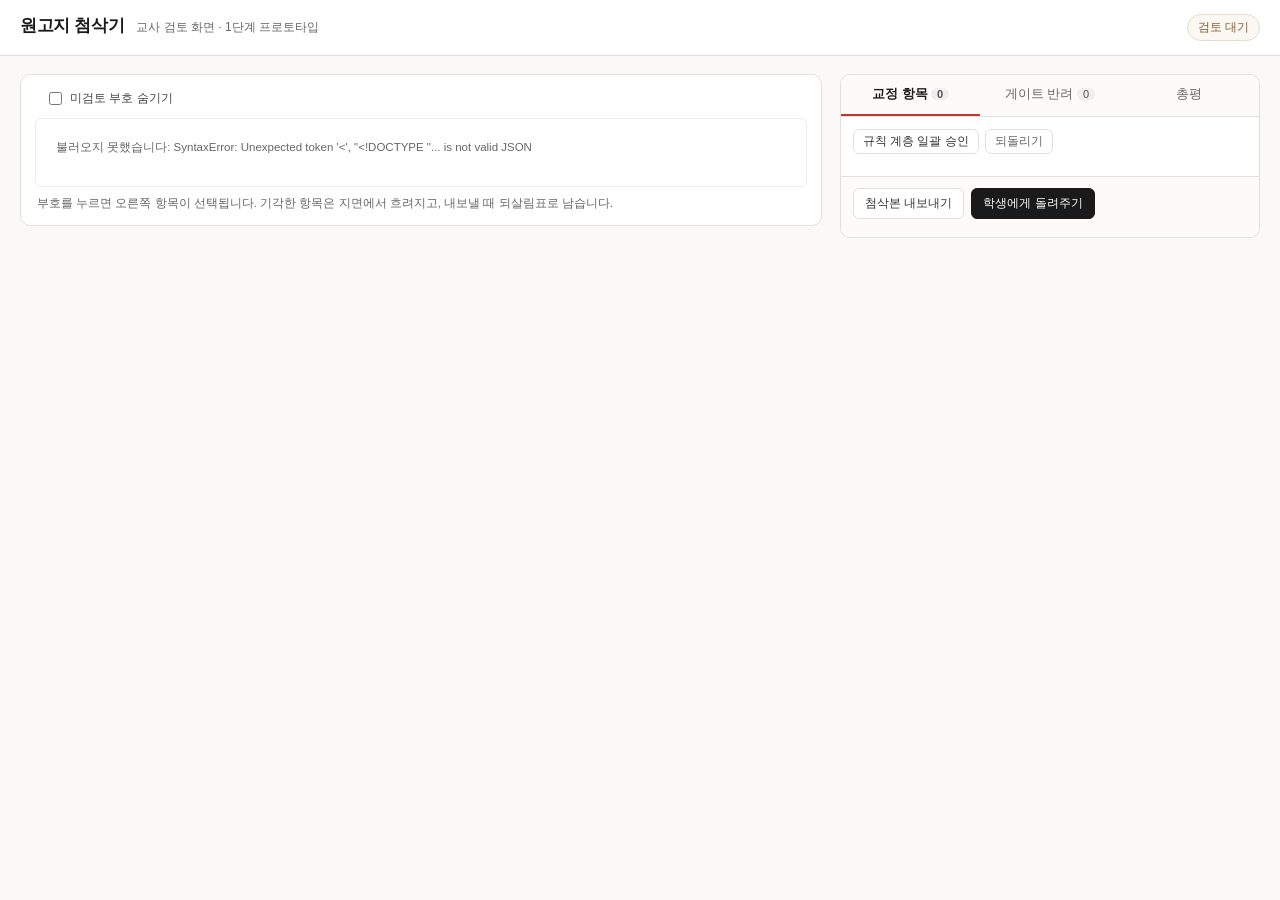
==== web/index.html @ 0d142e18 "원고지 첨삭기 초기 커밋 규칙 계층(kiwipiepy) + LLM 계층 하이브리드 첨삭 엔진, 검증 게이트, 원고지 격자 PNG/PDF/SVG 렌더러, 교사 검토 화면(FastAP" ====
<!DOCTYPE html>
<html lang="ko">
<head>
<meta charset="utf-8">
<meta name="viewport" content="width=device-width, initial-scale=1">
<title>원고지 첨삭기 · 교사 검토</title>
<link rel="stylesheet" href="app.css">
</head>
<body>
<header class="top">
  <h1>원고지 첨삭기</h1>
  <span class="sub">교사 검토 화면 · 1단계 프로토타입</span>
  <div class="grow"></div>
  <span id="stateline" class="stateline">검토 대기</span>
</header>

<main>
  <section class="sheetpane">
    <div class="toolbar">
      <div class="chips" id="kindchips"></div>
      <label class="opt"><input type="checkbox" id="hidepending"> 미검토 부호 숨기기</label>
    </div>
    <div class="sheetwrap" id="sheetwrap"></div>
    <p class="hint">부호를 누르면 오른쪽 항목이 선택됩니다. 기각한 항목은 지면에서 흐려지고, 내보낼 때 되살림표로 남습니다.</p>
  </section>

  <aside class="side">
    <div class="tabs">
      <button class="tab on" data-tab="items">교정 항목 <span id="cnt-items">0</span></button>
      <button class="tab" data-tab="gate">게이트 반려 <span id="cnt-gate">0</span></button>
      <button class="tab" data-tab="review">총평</button>
    </div>

    <div class="tabpane on" id="pane-items">
      <div class="bulk">
        <button id="approve-all" class="btn sm">규칙 계층 일괄 승인</button>
        <button id="reset-all" class="btn sm ghost">되돌리기</button>
      </div>
      <ol class="items" id="items"></ol>
    </div>

    <div class="tabpane" id="pane-gate">
      <p class="note">LLM이 냈지만 검증 게이트가 반려한 항목입니다. 학생에게는 보이지 않습니다.</p>
      <ol class="items gate" id="gateitems"></ol>
    </div>

    <div class="tabpane" id="pane-review">
      <label class="rv">잘한 점<textarea id="rv-good" rows="5"></textarea></label>
      <label class="rv">고칠 점<textarea id="rv-fix" rows="5"></textarea></label>
      <label class="rv">다음에 해 볼 것<textarea id="rv-next" rows="5"></textarea></label>
    </div>

    <div class="foot">
      <button id="export-png" class="btn">첨삭본 내보내기</button>
      <button id="return" class="btn primary">학생에게 돌려주기</button>
      <p class="msg" id="msg"></p>
    </div>
  </aside>
</main>

<script src="app.js"></script>
</body>
</html>
---- web/app.css ----
:root{
  --red:#C0392B; --blue:#1F4E79; --ink:#1a1a1a; --mut:#666;
  --line:#e2e0dc; --bg:#faf9f7; --card:#fff; --ok:#2E7D52; --warn:#8B5E34;
  --ui:'Nanum Gothic','Apple SD Gothic Neo','Malgun Gothic','Noto Sans KR',sans-serif;
}
*{box-sizing:border-box}
body{margin:0;font-family:var(--ui);color:var(--ink);background:var(--bg);font-size:14px}
.grow{flex:1}

.top{display:flex;align-items:baseline;gap:12px;padding:14px 20px;background:#fff;
     border-bottom:1px solid var(--line);position:sticky;top:0;z-index:20}
.top h1{font-size:17px;margin:0;letter-spacing:-.02em}
.top .sub{color:var(--mut);font-size:12px}
.stateline{font-size:12px;color:var(--warn);border:1px solid #e8dcc8;background:#FBF7F2;
           padding:4px 10px;border-radius:20px}
.stateline.done{color:var(--ok);border-color:#cfe6d8;background:#f2f9f5}

main{display:grid;grid-template-columns:minmax(0,1fr) 420px;gap:18px;padding:18px 20px;
     align-items:start}
@media (max-width:1100px){main{grid-template-columns:1fr}}

.sheetpane{background:var(--card);border:1px solid var(--line);border-radius:10px;padding:14px}
.toolbar{display:flex;flex-wrap:wrap;align-items:center;gap:10px;margin-bottom:10px}
.chips{display:flex;flex-wrap:wrap;gap:6px}
.chip{border:1px solid var(--line);background:#fff;border-radius:20px;padding:3px 11px;
      font-size:12px;cursor:pointer;color:#444}
.chip.off{opacity:.38;text-decoration:line-through}
.chip .n{color:var(--mut);margin-left:4px}
.opt{font-size:12px;color:#444;display:flex;align-items:center;gap:5px;cursor:pointer}
.sheetwrap{overflow:auto;border:1px solid #efedea;border-radius:6px;background:#fff}
.sheetwrap svg{display:block;width:100%;height:auto}
.hint{font-size:11.5px;color:var(--mut);margin:9px 2px 0}

/* 부호 상태 */
.mk{cursor:pointer}
.mk .tag circle{transition:r .1s}
.mk[data-state="rejected"]{opacity:.24}
.mk[data-state="rejected"] path{stroke-dasharray:3 3}
.mk[data-state="approved"] path{stroke-width:2.4}
.mk.sel path{stroke:#0B6E4F}
.mk.sel .tag circle{fill:#0B6E4F;stroke:#0B6E4F}
.mk.sel .tag text{fill:#fff}
.mk.hidden{display:none}

.side{display:flex;flex-direction:column;gap:0;background:var(--card);
      border:1px solid var(--line);border-radius:10px;overflow:hidden;
      position:sticky;top:70px;max-height:calc(100vh - 90px)}
.tabs{display:flex;border-bottom:1px solid var(--line);background:#fcfbfa}
.tab{flex:1;border:0;background:none;padding:11px 6px;font-family:var(--ui);font-size:12.5px;
     cursor:pointer;color:var(--mut);border-bottom:2px solid transparent}
.tab.on{color:var(--ink);font-weight:700;border-bottom-color:var(--red)}
.tab span{display:inline-block;min-width:18px;background:#eee;border-radius:9px;
          font-size:11px;padding:0 5px;color:#555}
.tabpane{display:none;overflow:auto;padding:12px;flex:1}
.tabpane.on{display:block}

.bulk{display:flex;gap:6px;margin-bottom:10px}
.items{list-style:none;margin:0;padding:0;display:flex;flex-direction:column;gap:8px}
.item{border:1px solid var(--line);border-radius:8px;padding:9px 10px;cursor:pointer;
      background:#fff}
.item.sel{border-color:#0B6E4F;box-shadow:0 0 0 2px rgba(11,110,79,.10)}
.item[data-state="approved"]{background:#f6fbf8}
.item[data-state="rejected"]{background:#faf7f7;opacity:.72}
.item .hd{display:flex;align-items:center;gap:7px}
.num{width:19px;height:19px;border-radius:50%;border:1.2px solid var(--red);color:var(--red);
     font-size:10.5px;font-weight:700;display:grid;place-items:center;flex:none}
.kind{font-weight:700;font-size:12.5px}
.badge{font-size:10px;padding:1px 6px;border-radius:9px;border:1px solid var(--line);color:#666}
.badge.rule{background:#eef4fb;border-color:#d6e4f5;color:#2c5d92}
.badge.llm{background:#fdf3ef;border-color:#f5ddd3;color:#a2563a}
.why{font-size:12px;color:#444;margin:6px 0 0;line-height:1.55}
.tgt{font-family:'Nanum Myeongjo',serif;background:#f6f5f3;padding:1px 5px;border-radius:4px}
.acts{display:flex;gap:5px;margin-top:8px}
.btn{font-family:var(--ui);font-size:12px;border:1px solid var(--line);background:#fff;
     border-radius:6px;padding:6px 11px;cursor:pointer;color:#333}
.btn:hover{background:#f6f5f3}
.btn.sm{padding:4px 9px;font-size:11.5px}
.btn.ghost{color:var(--mut)}
.btn.on-ok{background:#eaf5ef;border-color:#bcdfcc;color:#1d6b47;font-weight:700}
.btn.on-no{background:#f7ecea;border-color:#e6c9c4;color:#983227;font-weight:700}
.btn.primary{background:var(--ink);color:#fff;border-color:var(--ink)}
.btn.primary:disabled{opacity:.35;cursor:not-allowed}
.edit{width:100%;font-family:var(--ui);font-size:12px;border:1px solid var(--line);
      border-radius:6px;padding:6px;margin-top:7px;resize:vertical}

.gate .item{cursor:default;background:#fbfaf9}
.gate .why{color:#8a4b3f}
.note{font-size:11.5px;color:var(--mut);margin:0 0 10px;line-height:1.5}
.rv{display:block;font-size:12px;font-weight:700;color:var(--warn);margin-bottom:12px}
.rv textarea{display:block;width:100%;margin-top:5px;font-family:var(--ui);font-size:12.5px;
             line-height:1.6;border:1px solid var(--line);border-radius:7px;padding:8px;
             font-weight:400;color:var(--ink);resize:vertical}
.foot{border-top:1px solid var(--line);padding:11px 12px;display:flex;gap:7px;
      align-items:center;flex-wrap:wrap;background:#fcfbfa}
.msg{font-size:11.5px;color:var(--mut);margin:0;flex-basis:100%}
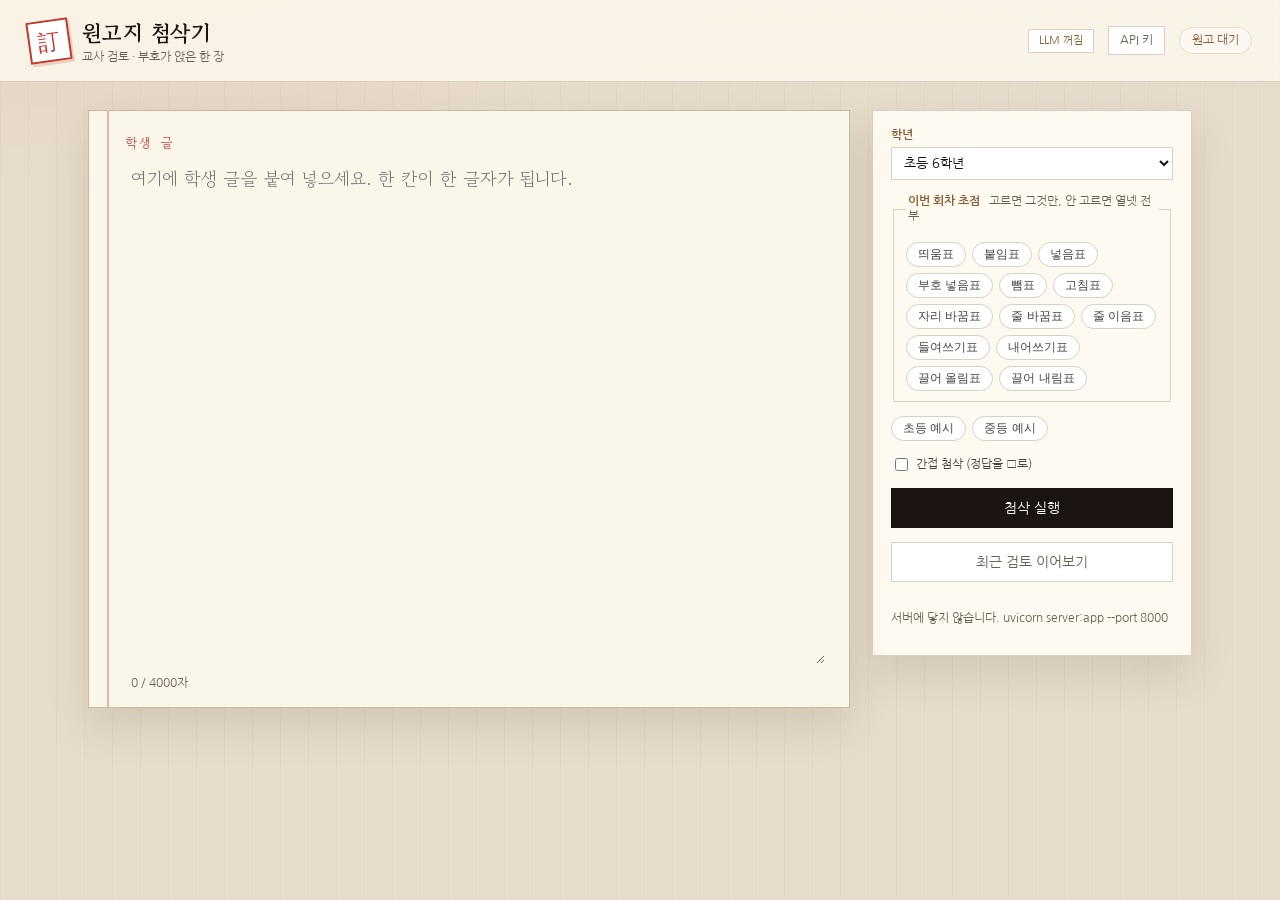
==== commit b1b10bc7: "feat(web): 교사 웹앱에 입력·BYOK·열넷 부호 초점을 넣는다 붙여넣기 화면, API 키 서랍, 최신 모델 선택, 초점 칩을 추가한다." ====
--- a/web/index.html
+++ b/web/index.html
@@ -3,17 +3,65 @@
 <head>
 <meta charset="utf-8">
 <meta name="viewport" content="width=device-width, initial-scale=1">
-<title>원고지 첨삭기 · 교사 검토</title>
+<title>원고지 첨삭기</title>
+<link rel="icon" href="data:,">
+<link rel="preconnect" href="https://fonts.googleapis.com">
+<link rel="stylesheet" href="https://fonts.googleapis.com/css2?family=Gowun+Batang:wght@400;700&family=Nanum+Gothic:wght@400;700&display=swap">
 <link rel="stylesheet" href="app.css">
 </head>
 <body>
 <header class="top">
-  <h1>원고지 첨삭기</h1>
-  <span class="sub">교사 검토 화면 · 1단계 프로토타입</span>
+  <div class="brand">
+    <span class="chop" aria-hidden="true">訂</span>
+    <div>
+      <h1>원고지 첨삭기</h1>
+      <p class="sub">교사 검토 · 부호가 앉은 한 장</p>
+    </div>
+  </div>
   <div class="grow"></div>
-  <span id="stateline" class="stateline">검토 대기</span>
+  <span id="llmpill" class="pill off">LLM 꺼짐</span>
+  <button id="open-settings" class="btn ghost" type="button">API 키</button>
+  <button id="to-compose" class="btn ghost hidden" type="button">새 원고</button>
+  <span id="stateline" class="stateline">원고 대기</span>
 </header>
 
+<section id="view-compose" class="view on">
+  <div class="compose">
+    <div class="paperfield">
+      <label class="paperlabel" for="src">학생 글</label>
+      <textarea id="src" rows="14" placeholder="여기에 학생 글을 붙여 넣으세요. 한 칸이 한 글자가 됩니다."></textarea>
+      <p class="count"><span id="src-count">0</span> / 4000자</p>
+    </div>
+    <aside class="compose-side">
+      <label class="field">학년
+        <select id="grade">
+          <option>초등 3학년</option>
+          <option>초등 4학년</option>
+          <option>초등 5학년</option>
+          <option selected>초등 6학년</option>
+          <option>중등 1학년</option>
+          <option>중등 2학년</option>
+          <option>중등 3학년</option>
+        </select>
+      </label>
+      <fieldset class="field">
+        <legend>이번 회차 초점 <span class="hint-inline">고르면 그것만, 안 고르면 열넷 전부</span></legend>
+        <div class="focus-chips" id="focus-chips"></div>
+      </fieldset>
+      <div class="samples">
+        <button class="chip" type="button" data-sample="elem">초등 예시</button>
+        <button class="chip" type="button" data-sample="mid">중등 예시</button>
+      </div>
+      <label class="opt"><input type="checkbox" id="indirect"> 간접 첨삭 (정답을 □로)</label>
+      <button id="run" class="btn primary wide" type="button">첨삭 실행</button>
+      <button id="load-recent" class="btn ghost wide" type="button">최근 검토 이어보기</button>
+      <p class="msg" id="compose-msg"></p>
+      <p class="note" id="healthline">서버 확인 중…</p>
+    </aside>
+  </div>
+</section>
+
+<section id="view-review" class="view">
 <main>
   <section class="sheetpane">
     <div class="toolbar">
@@ -26,15 +74,15 @@
 
   <aside class="side">
     <div class="tabs">
-      <button class="tab on" data-tab="items">교정 항목 <span id="cnt-items">0</span></button>
-      <button class="tab" data-tab="gate">게이트 반려 <span id="cnt-gate">0</span></button>
-      <button class="tab" data-tab="review">총평</button>
+      <button class="tab on" data-tab="items" type="button">교정 항목 <span id="cnt-items">0</span></button>
+      <button class="tab" data-tab="gate" type="button">게이트 반려 <span id="cnt-gate">0</span></button>
+      <button class="tab" data-tab="review" type="button">총평</button>
     </div>
 
     <div class="tabpane on" id="pane-items">
       <div class="bulk">
-        <button id="approve-all" class="btn sm">규칙 계층 일괄 승인</button>
-        <button id="reset-all" class="btn sm ghost">되돌리기</button>
+        <button id="approve-all" class="btn sm" type="button">규칙 계층 일괄 승인</button>
+        <button id="reset-all" class="btn sm ghost" type="button">되돌리기</button>
       </div>
       <ol class="items" id="items"></ol>
     </div>
@@ -51,12 +99,44 @@
     </div>
 
     <div class="foot">
-      <button id="export-png" class="btn">첨삭본 내보내기</button>
-      <button id="return" class="btn primary">학생에게 돌려주기</button>
+      <button id="export-png" class="btn" type="button">첨삭본 PNG</button>
+      <button id="return" class="btn primary" type="button">학생에게 돌려주기</button>
       <p class="msg" id="msg"></p>
     </div>
   </aside>
 </main>
+</section>
+
+<div id="overlay" class="overlay hidden" role="status">
+  <div class="overlay-card">
+    <span class="chop spin" aria-hidden="true">訂</span>
+    <p id="overlay-text">원고지에 앉히는 중…</p>
+  </div>
+</div>
+
+<div id="settings" class="drawer hidden" role="dialog" aria-labelledby="set-title">
+  <div class="drawer-panel">
+    <h2 id="set-title">BYOK 모델 연결</h2>
+    <p class="note">자기 키를 붙여 넣습니다. 키는 이 컴퓨터의 <code>data/settings.json</code>에만 남고 git에 올라가지 않습니다. 목록은 2026-08 공식 API 문서 기준입니다.</p>
+    <label class="field">제공자
+      <select id="set-provider"></select>
+    </label>
+    <label class="field">모델
+      <select id="set-model"></select>
+    </label>
+    <label class="field hidden" id="set-custom-wrap">모델 ID 직접 입력
+      <input id="set-model-custom" type="text" placeholder="예: grok-4.6">
+    </label>
+    <label class="field">API 키 <span class="hint-inline" id="set-key-hint"></span>
+      <input id="set-key" type="password" autocomplete="off" placeholder="붙여 넣기">
+    </label>
+    <div class="bulk">
+      <button id="save-settings" class="btn primary" type="button">저장하고 연결</button>
+      <button id="close-settings" class="btn ghost" type="button">닫기</button>
+    </div>
+    <p class="msg" id="set-msg"></p>
+  </div>
+</div>
 
 <script src="app.js"></script>
 </body>
--- a/web/app.css
+++ b/web/app.css
@@ -1,37 +1,106 @@
 :root{
-  --red:#C0392B; --blue:#1F4E79; --ink:#1a1a1a; --mut:#666;
-  --line:#e2e0dc; --bg:#faf9f7; --card:#fff; --ok:#2E7D52; --warn:#8B5E34;
+  --red:#C0392B;
+  --ink:#1c1410;
+  --mut:#6a5f55;
+  --line:#d9cfc2;
+  --bg:#e7dccb;
+  --paper:#fbf6ea;
+  --card:#fffaf1;
+  --ok:#2E7D52;
+  --warn:#8B5E34;
+  --shadow:0 18px 40px rgba(60,40,20,.12);
   --ui:'Nanum Gothic','Apple SD Gothic Neo','Malgun Gothic','Noto Sans KR',sans-serif;
+  --serif:'Gowun Batang','Nanum Myeongjo','AppleMyungjo','Batang',serif;
 }
 *{box-sizing:border-box}
-body{margin:0;font-family:var(--ui);color:var(--ink);background:var(--bg);font-size:14px}
+html,body{margin:0;min-height:100%}
+body{
+  font-family:var(--ui);color:var(--ink);background:
+    radial-gradient(1200px 500px at 10% -10%, rgba(192,57,43,.08), transparent 55%),
+    repeating-linear-gradient(90deg, rgba(80,50,20,.03) 0 1px, transparent 1px 28px),
+    var(--bg);
+  font-size:14px;
+}
 .grow{flex:1}
+.hidden{display:none !important}
 
-.top{display:flex;align-items:baseline;gap:12px;padding:14px 20px;background:#fff;
-     border-bottom:1px solid var(--line);position:sticky;top:0;z-index:20}
-.top h1{font-size:17px;margin:0;letter-spacing:-.02em}
-.top .sub{color:var(--mut);font-size:12px}
-.stateline{font-size:12px;color:var(--warn);border:1px solid #e8dcc8;background:#FBF7F2;
-           padding:4px 10px;border-radius:20px}
+.top{
+  display:flex;align-items:center;gap:14px;padding:16px 28px;
+  background:rgba(251,246,234,.92);border-bottom:1px solid var(--line);
+  position:sticky;top:0;z-index:20;backdrop-filter:blur(8px);
+}
+.brand{display:flex;align-items:center;gap:12px}
+.chop{
+  width:42px;height:42px;border:2px solid var(--red);color:var(--red);
+  font-family:var(--serif);font-size:22px;display:grid;place-items:center;
+  transform:rotate(-8deg);background:#fff;box-shadow:2px 3px 0 rgba(192,57,43,.18);
+}
+.top h1{font-family:var(--serif);font-size:22px;margin:0;letter-spacing:.04em;font-weight:700}
+.top .sub{color:var(--mut);font-size:12px;margin:2px 0 0}
+.stateline{
+  font-size:12px;color:var(--warn);border:1px solid #e8dcc8;background:#FBF7F2;
+  padding:5px 12px;border-radius:999px;
+}
 .stateline.done{color:var(--ok);border-color:#cfe6d8;background:#f2f9f5}
+
+.view{display:none}
+.view.on{display:block}
+
+.compose{
+  display:grid;grid-template-columns:minmax(0,1fr) 320px;gap:22px;
+  padding:28px clamp(18px,4vw,48px) 48px;align-items:start;max-width:1200px;margin:0 auto;
+}
+@media (max-width:900px){.compose{grid-template-columns:1fr}}
+
+.paperfield{
+  background:var(--paper);border:1px solid #c9b89a;box-shadow:var(--shadow);
+  padding:22px 24px 16px;position:relative;
+}
+.paperfield::before{
+  content:"";position:absolute;left:18px;top:0;bottom:0;width:2px;background:#e7b3ab;
+}
+.paperlabel{
+  display:block;font-family:var(--serif);font-size:13px;letter-spacing:.18em;
+  color:var(--red);margin:0 0 8px 12px;
+}
+#src{
+  width:100%;border:0;resize:vertical;min-height:380px;background:transparent;
+  font-family:var(--serif);font-size:18px;line-height:2;padding:0 8px 0 18px;
+  color:var(--ink);outline:none;
+}
+.count{margin:8px 0 0 18px;color:var(--mut);font-size:12px}
+
+.compose-side{
+  background:var(--card);border:1px solid var(--line);padding:18px;
+  box-shadow:var(--shadow);display:flex;flex-direction:column;gap:14px;
+}
+.field{display:block;font-size:12px;font-weight:700;color:var(--warn)}
+.field select,.field textarea{
+  display:block;width:100%;margin-top:6px;font-family:var(--ui);font-weight:400;
+  font-size:13px;padding:8px;border:1px solid var(--line);background:#fff;color:var(--ink);
+}
+fieldset.field{border:1px solid var(--line);padding:10px 12px}
+.hint-inline{font-weight:400;color:var(--mut);margin-left:6px}
+.focus-chips{display:flex;flex-wrap:wrap;gap:6px;margin-top:8px}
+.focus-chips .chip.on{background:#f6e4df;border-color:#e4b6ad;color:var(--red);font-weight:700}
+.btn.wide{width:100%;padding:10px 12px;font-size:14px}
 
 main{display:grid;grid-template-columns:minmax(0,1fr) 420px;gap:18px;padding:18px 20px;
      align-items:start}
 @media (max-width:1100px){main{grid-template-columns:1fr}}
 
-.sheetpane{background:var(--card);border:1px solid var(--line);border-radius:10px;padding:14px}
+.sheetpane{background:var(--card);border:1px solid var(--line);padding:14px;box-shadow:var(--shadow)}
 .toolbar{display:flex;flex-wrap:wrap;align-items:center;gap:10px;margin-bottom:10px}
 .chips{display:flex;flex-wrap:wrap;gap:6px}
-.chip{border:1px solid var(--line);background:#fff;border-radius:20px;padding:3px 11px;
+.chip{border:1px solid var(--line);background:#fff;border-radius:999px;padding:3px 11px;
       font-size:12px;cursor:pointer;color:#444}
 .chip.off{opacity:.38;text-decoration:line-through}
 .chip .n{color:var(--mut);margin-left:4px}
 .opt{font-size:12px;color:#444;display:flex;align-items:center;gap:5px;cursor:pointer}
-.sheetwrap{overflow:auto;border:1px solid #efedea;border-radius:6px;background:#fff}
+.sheetwrap{overflow:auto;border:1px solid #efedea;background:#fff}
 .sheetwrap svg{display:block;width:100%;height:auto}
 .hint{font-size:11.5px;color:var(--mut);margin:9px 2px 0}
 
-/* 부호 상태 */
 .mk{cursor:pointer}
 .mk .tag circle{transition:r .1s}
 .mk[data-state="rejected"]{opacity:.24}
@@ -43,8 +112,8 @@
 .mk.hidden{display:none}
 
 .side{display:flex;flex-direction:column;gap:0;background:var(--card);
-      border:1px solid var(--line);border-radius:10px;overflow:hidden;
-      position:sticky;top:70px;max-height:calc(100vh - 90px)}
+      border:1px solid var(--line);overflow:hidden;
+      position:sticky;top:78px;max-height:calc(100vh - 98px);box-shadow:var(--shadow)}
 .tabs{display:flex;border-bottom:1px solid var(--line);background:#fcfbfa}
 .tab{flex:1;border:0;background:none;padding:11px 6px;font-family:var(--ui);font-size:12.5px;
      cursor:pointer;color:var(--mut);border-bottom:2px solid transparent}
@@ -56,8 +125,7 @@
 
 .bulk{display:flex;gap:6px;margin-bottom:10px}
 .items{list-style:none;margin:0;padding:0;display:flex;flex-direction:column;gap:8px}
-.item{border:1px solid var(--line);border-radius:8px;padding:9px 10px;cursor:pointer;
-      background:#fff}
+.item{border:1px solid var(--line);padding:9px 10px;cursor:pointer;background:#fff}
 .item.sel{border-color:#0B6E4F;box-shadow:0 0 0 2px rgba(11,110,79,.10)}
 .item[data-state="approved"]{background:#f6fbf8}
 .item[data-state="rejected"]{background:#faf7f7;opacity:.72}
@@ -69,10 +137,10 @@
 .badge.rule{background:#eef4fb;border-color:#d6e4f5;color:#2c5d92}
 .badge.llm{background:#fdf3ef;border-color:#f5ddd3;color:#a2563a}
 .why{font-size:12px;color:#444;margin:6px 0 0;line-height:1.55}
-.tgt{font-family:'Nanum Myeongjo',serif;background:#f6f5f3;padding:1px 5px;border-radius:4px}
+.tgt{font-family:var(--serif);background:#f6f5f3;padding:1px 5px}
 .acts{display:flex;gap:5px;margin-top:8px}
 .btn{font-family:var(--ui);font-size:12px;border:1px solid var(--line);background:#fff;
-     border-radius:6px;padding:6px 11px;cursor:pointer;color:#333}
+     padding:6px 11px;cursor:pointer;color:#333}
 .btn:hover{background:#f6f5f3}
 .btn.sm{padding:4px 9px;font-size:11.5px}
 .btn.ghost{color:var(--mut)}
@@ -81,15 +149,33 @@
 .btn.primary{background:var(--ink);color:#fff;border-color:var(--ink)}
 .btn.primary:disabled{opacity:.35;cursor:not-allowed}
 .edit{width:100%;font-family:var(--ui);font-size:12px;border:1px solid var(--line);
-      border-radius:6px;padding:6px;margin-top:7px;resize:vertical}
+      padding:6px;margin-top:7px;resize:vertical}
+.edit-row{display:flex;flex-direction:column;gap:4px;margin-top:7px}
+.edit-row label{font-size:11px;color:var(--mut)}
 
 .gate .item{cursor:default;background:#fbfaf9}
 .gate .why{color:#8a4b3f}
 .note{font-size:11.5px;color:var(--mut);margin:0 0 10px;line-height:1.5}
 .rv{display:block;font-size:12px;font-weight:700;color:var(--warn);margin-bottom:12px}
 .rv textarea{display:block;width:100%;margin-top:5px;font-family:var(--ui);font-size:12.5px;
-             line-height:1.6;border:1px solid var(--line);border-radius:7px;padding:8px;
+             line-height:1.6;border:1px solid var(--line);padding:8px;
              font-weight:400;color:var(--ink);resize:vertical}
 .foot{border-top:1px solid var(--line);padding:11px 12px;display:flex;gap:7px;
       align-items:center;flex-wrap:wrap;background:#fcfbfa}
 .msg{font-size:11.5px;color:var(--mut);margin:0;flex-basis:100%}
+.samples{display:flex;flex-wrap:wrap;gap:6px}
+.pill{font-size:11px;padding:4px 10px;border:1px solid var(--line);background:#fff;color:var(--mut)}
+.pill.on{color:var(--ok);border-color:#bcdfcc;background:#f2f9f5}
+.pill.off{color:var(--warn)}
+.overlay{position:fixed;inset:0;background:rgba(28,20,16,.35);display:grid;place-items:center;z-index:40}
+.overlay-card{background:var(--paper);padding:28px 32px;border:1px solid #c9b89a;box-shadow:var(--shadow);text-align:center;min-width:240px}
+.overlay-card p{margin:12px 0 0;font-family:var(--serif)}
+.spin{animation:spin 1.6s ease-in-out infinite}
+@keyframes spin{0%{transform:rotate(-8deg)}50%{transform:rotate(8deg)}100%{transform:rotate(-8deg)}}
+.drawer{position:fixed;inset:0;background:rgba(28,20,16,.28);z-index:30;display:grid;justify-items:end}
+.drawer-panel{width:min(420px,100%);height:100%;background:var(--card);padding:24px;overflow:auto;box-shadow:var(--shadow)}
+.drawer-panel h2{font-family:var(--serif);margin:0 0 8px}
+.drawer-panel .field{margin:12px 0}
+.drawer-panel input[type="password"],.drawer-panel input[type="text"]{
+  display:block;width:100%;margin-top:6px;padding:8px;border:1px solid var(--line);
+  font-family:var(--ui);font-size:13px;background:#fff}
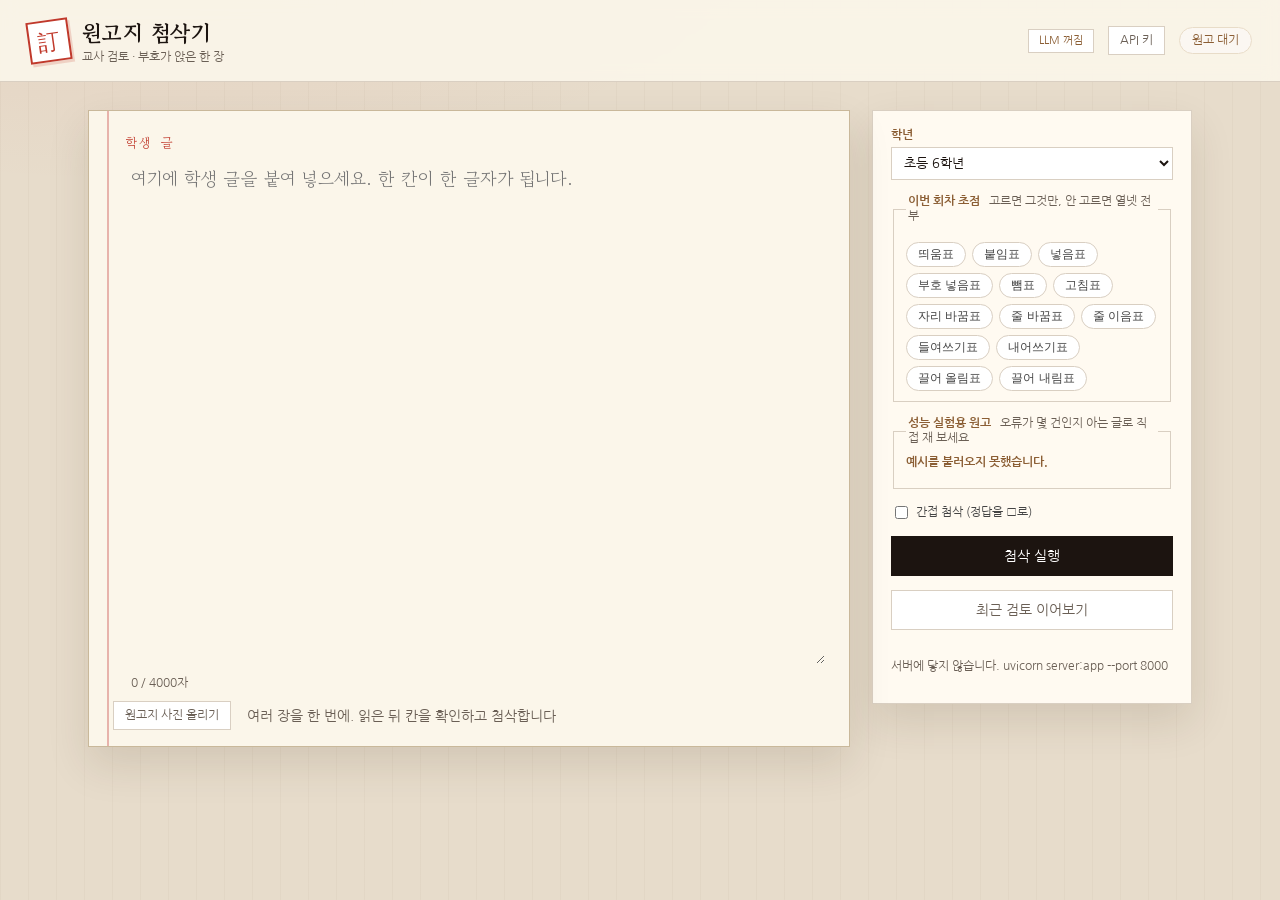
==== commit 4a57b684: "feat(ocr): 원고지 사진을 칸 단위로 읽어 첨삭에 잇는다 교사가 학급 25명분을 다시 타이핑하면 입력이 첨삭보다 오래 걸린다. OCR은 편의가 아니라 앱이 실제로 쓰이느냐를" ====
--- a/web/index.html
+++ b/web/index.html
@@ -7,7 +7,7 @@
 <link rel="icon" href="data:,">
 <link rel="preconnect" href="https://fonts.googleapis.com">
 <link rel="stylesheet" href="https://fonts.googleapis.com/css2?family=Gowun+Batang:wght@400;700&family=Nanum+Gothic:wght@400;700&display=swap">
-<link rel="stylesheet" href="app.css">
+<link rel="stylesheet" href="app.css?v=74d258f0">
 </head>
 <body>
 <header class="top">
@@ -31,6 +31,11 @@
       <label class="paperlabel" for="src">학생 글</label>
       <textarea id="src" rows="14" placeholder="여기에 학생 글을 붙여 넣으세요. 한 칸이 한 글자가 됩니다."></textarea>
       <p class="count"><span id="src-count">0</span> / 4000자</p>
+      <div class="photoin">
+        <input id="photo" type="file" accept="image/*" multiple hidden>
+        <button id="pick-photo" class="btn ghost" type="button">원고지 사진 올리기</button>
+        <span class="hint-inline">여러 장을 한 번에. 읽은 뒤 칸을 확인하고 첨삭합니다</span>
+      </div>
     </div>
     <aside class="compose-side">
       <label class="field">학년
@@ -48,16 +53,40 @@
         <legend>이번 회차 초점 <span class="hint-inline">고르면 그것만, 안 고르면 열넷 전부</span></legend>
         <div class="focus-chips" id="focus-chips"></div>
       </fieldset>
-      <div class="samples">
-        <button class="chip" type="button" data-sample="elem">초등 예시</button>
-        <button class="chip" type="button" data-sample="mid">중등 예시</button>
-      </div>
+      <fieldset class="field">
+        <legend>성능 실험용 원고 <span class="hint-inline">오류가 몇 건인지 아는 글로 직접 재 보세요</span></legend>
+        <div class="samples" id="samples"></div>
+        <p class="note" id="sample-note"></p>
+      </fieldset>
       <label class="opt"><input type="checkbox" id="indirect"> 간접 첨삭 (정답을 □로)</label>
       <button id="run" class="btn primary wide" type="button">첨삭 실행</button>
       <button id="load-recent" class="btn ghost wide" type="button">최근 검토 이어보기</button>
       <p class="msg" id="compose-msg"></p>
       <p class="note" id="healthline">서버 확인 중…</p>
     </aside>
+  </div>
+</section>
+
+<section id="view-confirm" class="view">
+  <div class="confirm">
+    <section class="shots">
+      <h2 class="pane-title">원본 사진</h2>
+      <div id="shots" class="shotlist"></div>
+    </section>
+    <section class="gridpane">
+      <div class="toolbar">
+        <h2 class="pane-title">읽은 칸 <span class="hint-inline">한 칸이 한 글자입니다. 빈 칸은 비워 둡니다</span></h2>
+        <span id="confirm-count" class="stateline"></span>
+      </div>
+      <div id="ocrgrid" class="ocrgrid"></div>
+      <ul id="ocrwarn" class="warnlist"></ul>
+      <div class="foot">
+        <button id="confirm-ocr" class="btn primary">확인 완료 — 첨삭 실행</button>
+        <button id="cancel-ocr" class="btn ghost">취소</button>
+        <p class="msg" id="confirm-msg"></p>
+      </div>
+      <p class="note">인식이 틀린 칸을 고쳐 주세요. <strong>학생이 틀리게 쓴 맞춤법은 그대로 두어야</strong> 첨삭이 됩니다.</p>
+    </section>
   </div>
 </section>
 
@@ -68,6 +97,7 @@
       <div class="chips" id="kindchips"></div>
       <label class="opt"><input type="checkbox" id="hidepending"> 미검토 부호 숨기기</label>
     </div>
+    <p class="trialline" id="trialline"></p>
     <div class="sheetwrap" id="sheetwrap"></div>
     <p class="hint">부호를 누르면 오른쪽 항목이 선택됩니다. 기각한 항목은 지면에서 흐려지고, 내보낼 때 되살림표로 남습니다.</p>
   </section>
@@ -138,6 +168,6 @@
   </div>
 </div>
 
-<script src="app.js"></script>
+<script src="app.js?v=673d51c4"></script>
 </body>
 </html>
--- a/web/app.css
+++ b/web/app.css
@@ -179,3 +179,37 @@
 .drawer-panel input[type="password"],.drawer-panel input[type="text"]{
   display:block;width:100%;margin-top:6px;padding:8px;border:1px solid var(--line);
   font-family:var(--ui);font-size:13px;background:#fff}
+
+/* ---------- 사진 입력과 칸 확인 ---------- */
+.photoin{display:flex;align-items:center;gap:10px;margin-top:10px;flex-wrap:wrap}
+.confirm{display:grid;grid-template-columns:minmax(240px,1fr) minmax(340px,1.35fr);
+  gap:20px;padding:20px;align-items:start}
+.shotlist{display:flex;flex-direction:column;gap:12px;max-height:72vh;overflow:auto}
+.shotlist figure{margin:0;background:var(--card);border:1px solid var(--line);padding:8px}
+.shotlist img{width:100%;display:block}
+.shotlist figcaption{font-size:12px;color:var(--mut);margin-top:6px}
+.pane-title{font-family:var(--serif);font-size:16px;margin:0 0 10px}
+.ocrgrid{background:var(--paper);border:1px solid var(--line);padding:12px;
+  max-height:56vh;overflow:auto}
+.ocrrow{display:flex;align-items:center;gap:6px;margin-bottom:3px}
+.ocrrow .rn{width:24px;text-align:right;font-size:11px;color:var(--mut);flex:none}
+.ocrcells{display:flex;gap:1px}
+.ocrcells input{width:26px;height:26px;text-align:center;padding:0;flex:none;
+  border:1px solid var(--line);background:#fff;font-family:var(--serif);font-size:15px;
+  color:var(--ink);border-radius:0}
+.ocrcells input:focus{outline:2px solid var(--red);outline-offset:-2px;z-index:1}
+.ocrcells input.low{background:#fdf0d8;border-color:var(--warn)}
+.ocrrow.lowrow .rn{color:var(--warn);font-weight:700}
+.warnlist{margin:10px 0 0;padding-left:18px;color:var(--warn);font-size:12px}
+.warnlist:empty{display:none}
+@media (max-width:860px){.confirm{grid-template-columns:1fr}.shotlist{max-height:34vh}}
+
+/* ---------- 성능 실험용 원고 ---------- */
+.samples{display:flex;flex-wrap:wrap;gap:6px}
+.samples .chip{text-align:left}
+.samples .chip .n{color:var(--red);font-weight:700;margin-left:5px;font-size:11px}
+.samples .chip .n.zero{color:var(--ok)}
+.trialline{margin:0;padding:8px 14px;background:var(--card);border:1px solid var(--line);
+  border-left:3px solid var(--warn);font-size:12px;color:var(--mut);line-height:1.6}
+.trialline:empty{display:none}
+.trialline b{color:var(--ink)}
